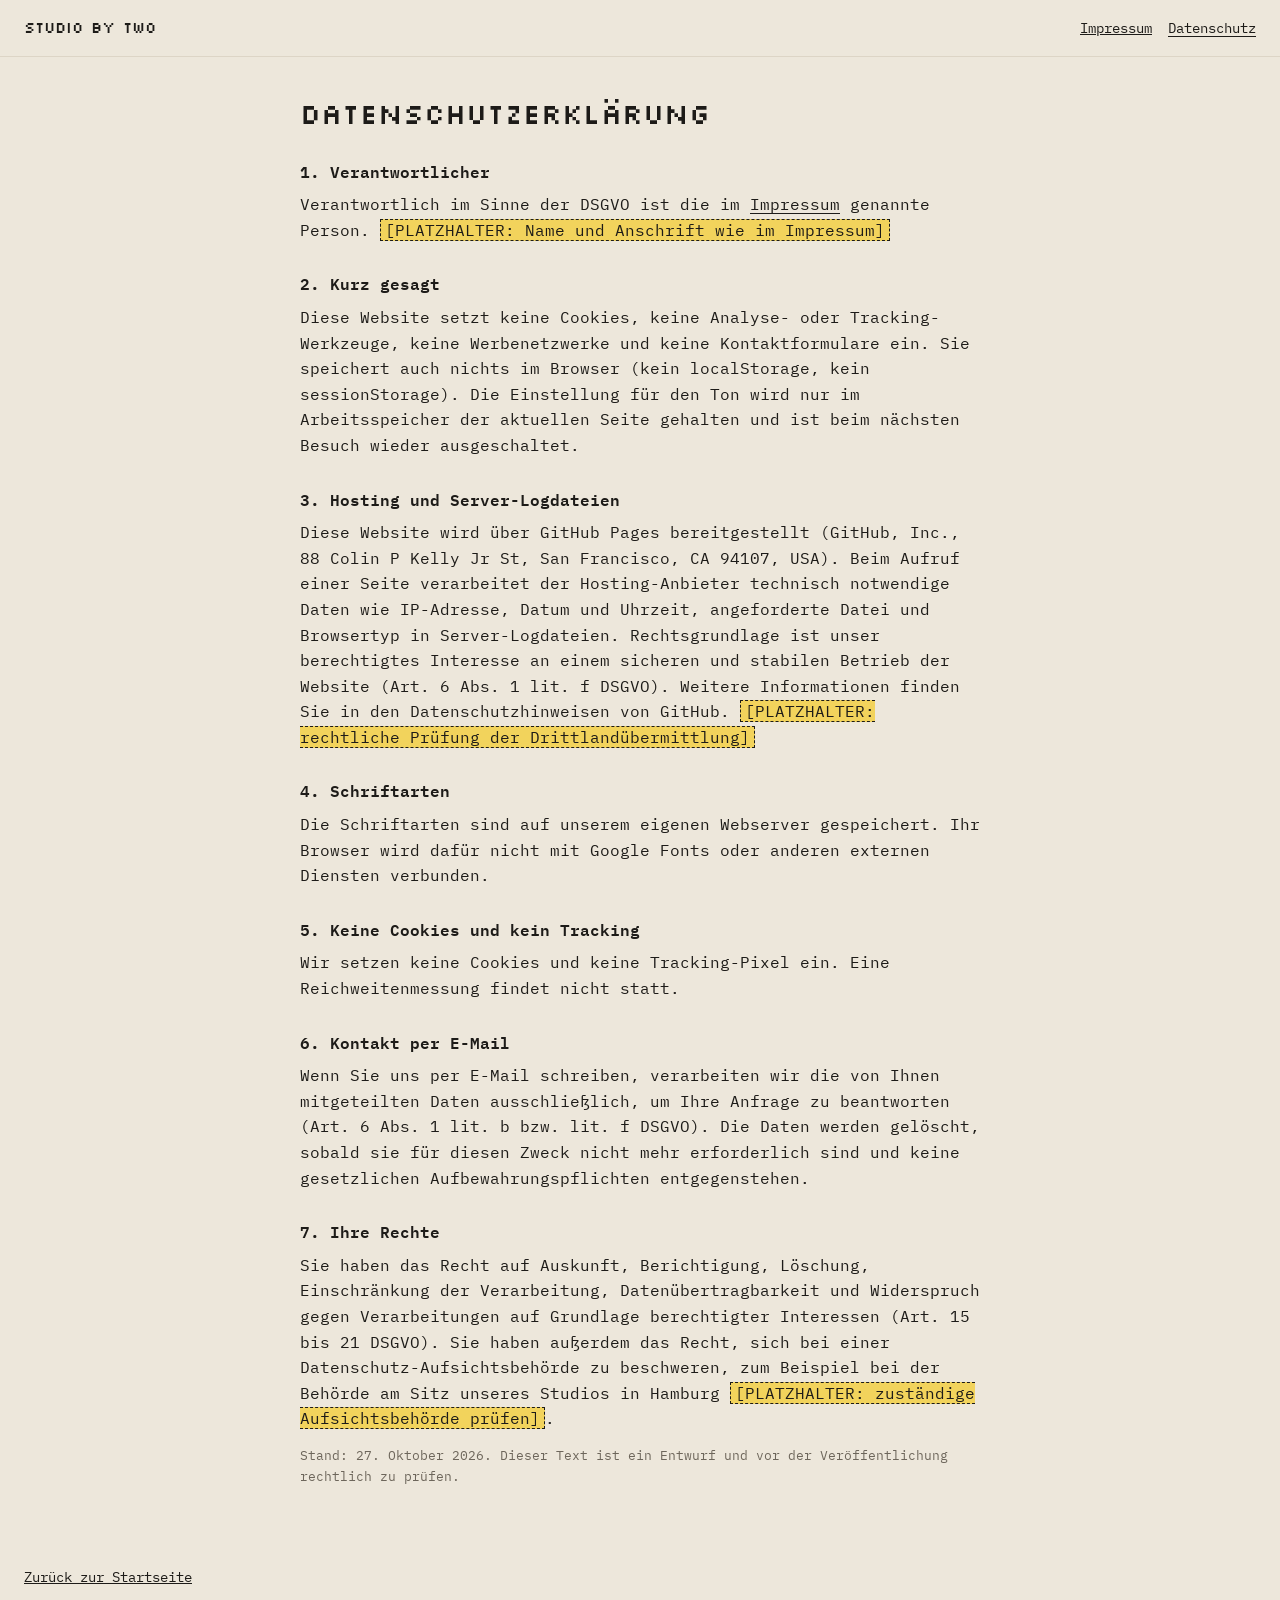
==== datenschutz/index.html @ 3358497c "Build Studio by Two portfolio: 3D studio desk, StudioOS, fallback, legal pages - Three.js r169 vendo" ====
<!doctype html>
<html lang="de">
<head>
  <meta charset="utf-8">
  <meta name="viewport" content="width=device-width, initial-scale=1">
  <title>Datenschutz | Studio by Two</title>
  <meta name="description" content="Datenschutzerklärung der Studio by Two. Keine Cookies, kein Tracking.">
  <meta name="robots" content="index, follow">
  <link rel="canonical" href="https://studiobytwo.github.io/datenschutz/">
  <meta property="og:type" content="website">
  <meta property="og:site_name" content="Studio by Two">
  <meta property="og:title" content="Datenschutz | Studio by Two">
  <meta property="og:description" content="Datenschutzerklärung der Studio by Two. Keine Cookies, kein Tracking.">
  <meta property="og:url" content="https://studiobytwo.github.io/datenschutz/">
  <meta property="og:image" content="https://studiobytwo.github.io/assets/og-image.webp">
  <meta name="twitter:card" content="summary_large_image">
  <meta name="theme-color" content="#1d1b18">
  <link rel="icon" href="/assets/favicon.svg" type="image/svg+xml">
  <link rel="stylesheet" href="/styles/base.css">
  <link rel="stylesheet" href="/styles/legal.css">
</head>
<body>
  <header class="legal-head">
    <a class="legal-brand" href="/">Studio by Two</a>
    <nav aria-label="Rechtliches">
      <a href="/impressum/">Impressum</a>
      <a href="/datenschutz/" aria-current="page">Datenschutz</a>
    </nav>
  </header>

  <main class="legal" id="main">
    <h1>Datenschutzerklärung</h1>

    <h2>1. Verantwortlicher</h2>
    <p>
      Verantwortlich im Sinne der DSGVO ist die im <a href="/impressum/">Impressum</a> genannte Person.
      <span class="ph">[PLATZHALTER: Name und Anschrift wie im Impressum]</span>
    </p>

    <h2>2. Kurz gesagt</h2>
    <p>
      Diese Website setzt keine Cookies, keine Analyse- oder Tracking-Werkzeuge, keine Werbenetzwerke
      und keine Kontaktformulare ein. Sie speichert auch nichts im Browser (kein localStorage, kein
      sessionStorage). Die Einstellung für den Ton wird nur im Arbeitsspeicher der aktuellen Seite gehalten
      und ist beim nächsten Besuch wieder ausgeschaltet.
    </p>

    <h2>3. Hosting und Server-Logdateien</h2>
    <p>
      Diese Website wird über GitHub Pages bereitgestellt (GitHub, Inc., 88 Colin P Kelly Jr St,
      San Francisco, CA 94107, USA). Beim Aufruf einer Seite verarbeitet der Hosting-Anbieter technisch
      notwendige Daten wie IP-Adresse, Datum und Uhrzeit, angeforderte Datei und Browsertyp in
      Server-Logdateien. Rechtsgrundlage ist unser berechtigtes Interesse an einem sicheren und stabilen
      Betrieb der Website (Art. 6 Abs. 1 lit. f DSGVO). Weitere Informationen finden Sie in den
      Datenschutzhinweisen von GitHub.
      <span class="ph">[PLATZHALTER: rechtliche Prüfung der Drittlandübermittlung]</span>
    </p>

    <h2>4. Schriftarten</h2>
    <p>
      Die Schriftarten sind auf unserem eigenen Webserver gespeichert. Ihr Browser wird dafür nicht mit
      Google Fonts oder anderen externen Diensten verbunden.
    </p>

    <h2>5. Keine Cookies und kein Tracking</h2>
    <p>
      Wir setzen keine Cookies und keine Tracking-Pixel ein. Eine Reichweitenmessung findet nicht statt.
    </p>

    <h2>6. Kontakt per E-Mail</h2>
    <p>
      Wenn Sie uns per E-Mail schreiben, verarbeiten wir die von Ihnen mitgeteilten Daten ausschließlich,
      um Ihre Anfrage zu beantworten (Art. 6 Abs. 1 lit. b bzw. lit. f DSGVO). Die Daten werden gelöscht,
      sobald sie für diesen Zweck nicht mehr erforderlich sind und keine gesetzlichen Aufbewahrungspflichten
      entgegenstehen.
    </p>

    <h2>7. Ihre Rechte</h2>
    <p>
      Sie haben das Recht auf Auskunft, Berichtigung, Löschung, Einschränkung der Verarbeitung,
      Datenübertragbarkeit und Widerspruch gegen Verarbeitungen auf Grundlage berechtigter Interessen
      (Art. 15 bis 21 DSGVO). Sie haben außerdem das Recht, sich bei einer Datenschutz-Aufsichtsbehörde
      zu beschweren, zum Beispiel bei der Behörde am Sitz unseres Studios in Hamburg
      <span class="ph">[PLATZHALTER: zuständige Aufsichtsbehörde prüfen]</span>.
    </p>

    <p class="legal-note">
      Stand: 27. Oktober 2026. Dieser Text ist ein Entwurf und vor der Veröffentlichung rechtlich zu prüfen.
    </p>
  </main>

  <footer class="legal-foot">
    <a href="/">Zurück zur Startseite</a>
  </footer>
</body>
</html>
---- styles/base.css ----
/* Shared tokens and fonts. Loaded by every page. Fonts are self-hosted (no CDN). */

@font-face {
  font-family: "IBM Plex Mono";
  src: url("/vendor/fonts/ibm-plex-mono-latin-400-normal.woff2") format("woff2");
  font-weight: 400;
  font-style: normal;
  font-display: swap;
}

@font-face {
  font-family: "IBM Plex Mono";
  src: url("/vendor/fonts/ibm-plex-mono-latin-600-normal.woff2") format("woff2");
  font-weight: 600;
  font-style: normal;
  font-display: swap;
}

@font-face {
  font-family: "Silkscreen";
  src: url("/vendor/fonts/silkscreen-latin-400-normal.woff2") format("woff2");
  font-weight: 400;
  font-style: normal;
  font-display: swap;
}

@font-face {
  font-family: "Silkscreen";
  src: url("/vendor/fonts/silkscreen-latin-700-normal.woff2") format("woff2");
  font-weight: 700;
  font-style: normal;
  font-display: swap;
}

:root {
  --ink: #1d1b18;
  --paper: #ede7db;
  --paper-deep: #ddd5c6;
  --muted: #6d665b;
  --lamp: #e8934a;
  --glow: #8fb3e6;
  --focus: #e8934a;
  --font-body: "IBM Plex Mono", ui-monospace, Menlo, Consolas, monospace;
  --font-pixel: "Silkscreen", "IBM Plex Mono", monospace;
}

@media (prefers-color-scheme: dark) {
  :root:not([data-theme="light"]) {
    --ink: #ece6da;
    --paper: #171614;
    --paper-deep: #242220;
    --muted: #a39b8d;
  }
}

:root[data-theme="dark"] {
  --ink: #ece6da;
  --paper: #171614;
  --paper-deep: #242220;
  --muted: #a39b8d;
}

*,
*::before,
*::after {
  box-sizing: border-box;
}

[hidden] {
  display: none !important;
}

html,
body {
  margin: 0;
  background: var(--paper);
  color: var(--ink);
  font-family: var(--font-body);
  font-size: 16px;
  line-height: 1.6;
  -webkit-font-smoothing: antialiased;
}

:focus-visible {
  outline: 2px solid var(--focus);
  outline-offset: 2px;
}

.visually-hidden {
  position: absolute !important;
  width: 1px;
  height: 1px;
  overflow: hidden;
  clip: rect(0 0 0 0);
  white-space: nowrap;
}

.ph {
  background: #f2d35c;
  color: #1d1b18;
  padding: 0 0.25em;
  border: 1px dashed #1d1b18;
}
---- styles/legal.css ----
/* Standalone legal pages (/impressum/, /datenschutz/). Plain, readable, no JS needed. */

html,
body {
  min-height: 100%;
}

body {
  display: flex;
  flex-direction: column;
  min-height: 100vh;
}

.legal-head {
  display: flex;
  flex-wrap: wrap;
  align-items: center;
  justify-content: space-between;
  gap: 12px;
  padding: 16px 24px;
  border-bottom: 1px solid var(--paper-deep);
}

.legal-brand {
  font-family: var(--font-pixel);
  font-size: 15px;
  color: var(--ink);
  text-decoration: none;
}

.legal-head nav {
  display: flex;
  gap: 16px;
  font-size: 14px;
}

.legal-head a {
  color: var(--ink);
}

.legal-head a[aria-current="page"] {
  text-decoration: underline;
  text-underline-offset: 3px;
}

.legal {
  flex: 1;
  width: min(68ch, calc(100% - 32px));
  margin: 0 auto;
  padding: 40px 0 48px;
}

.legal h1 {
  margin: 0 0 24px;
  font-family: var(--font-pixel);
  font-size: 28px;
  font-weight: 400;
  line-height: 1.2;
}

.legal h2 {
  margin: 28px 0 8px;
  font-size: 16px;
  font-weight: 600;
}

.legal p {
  margin: 0 0 14px;
}

.legal a {
  color: var(--ink);
  text-underline-offset: 3px;
}

.legal-note {
  margin-top: 32px;
  font-size: 13px;
  color: var(--muted);
}

.legal-foot {
  padding: 16px 24px 24px;
  font-size: 14px;
}

.legal-foot a {
  color: var(--ink);
}
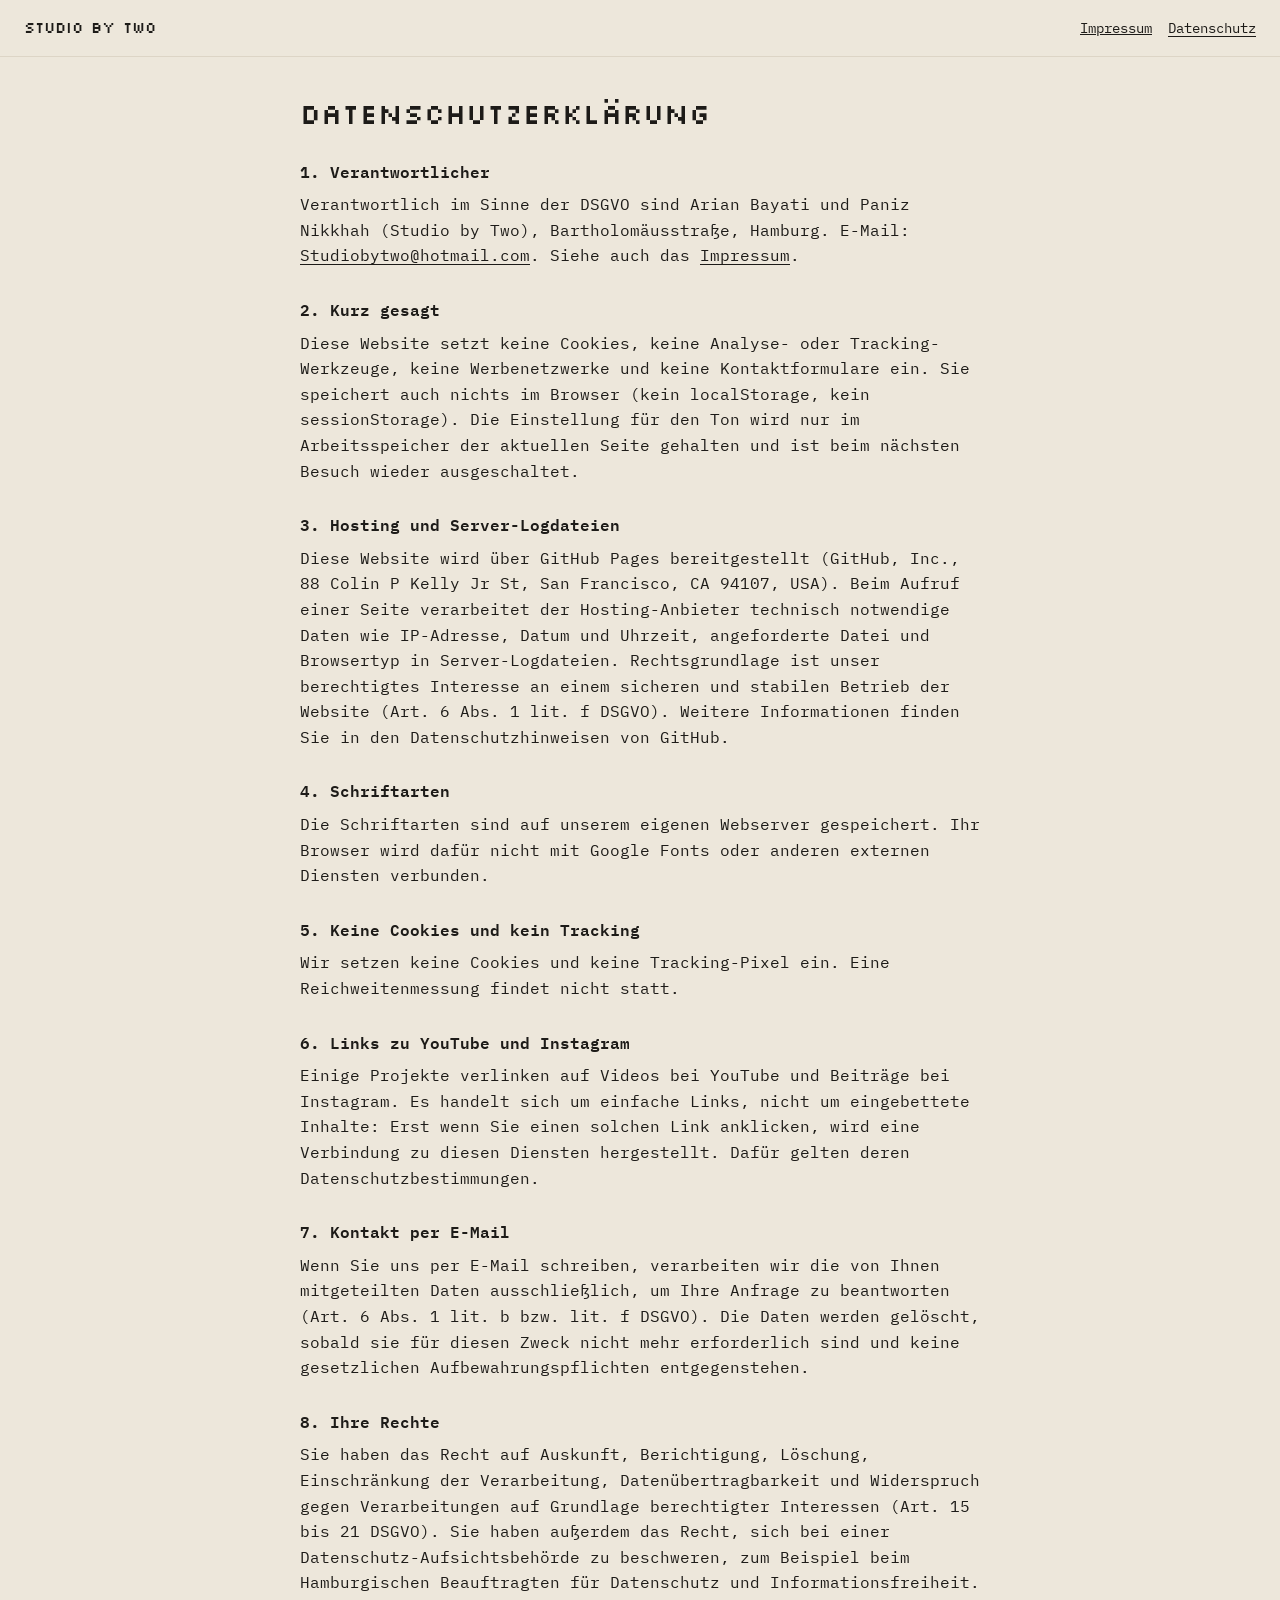
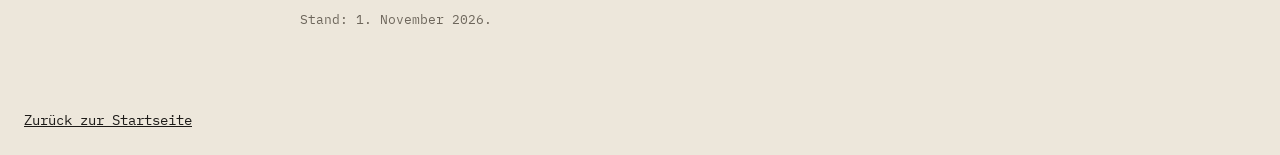
==== commit c3e0c2f2: "Corner Refusal to scale, banker's lamp, zoomable photo, Statista work - The Refusal now sits in a wa" ====
--- a/datenschutz/index.html
+++ b/datenschutz/index.html
@@ -33,8 +33,9 @@
 
     <h2>1. Verantwortlicher</h2>
     <p>
-      Verantwortlich im Sinne der DSGVO ist die im <a href="/impressum/">Impressum</a> genannte Person.
-      <span class="ph">[PLATZHALTER: Name und Anschrift wie im Impressum]</span>
+      Verantwortlich im Sinne der DSGVO sind Arian Bayati und Paniz Nikkhah (Studio by Two),
+      Bartholomäusstraße, Hamburg. E-Mail: <a href="mailto:Studiobytwo@hotmail.com">Studiobytwo@hotmail.com</a>.
+      Siehe auch das <a href="/impressum/">Impressum</a>.
     </p>
 
     <h2>2. Kurz gesagt</h2>
@@ -53,7 +54,6 @@
       Server-Logdateien. Rechtsgrundlage ist unser berechtigtes Interesse an einem sicheren und stabilen
       Betrieb der Website (Art. 6 Abs. 1 lit. f DSGVO). Weitere Informationen finden Sie in den
       Datenschutzhinweisen von GitHub.
-      <span class="ph">[PLATZHALTER: rechtliche Prüfung der Drittlandübermittlung]</span>
     </p>
 
     <h2>4. Schriftarten</h2>
@@ -67,7 +67,14 @@
       Wir setzen keine Cookies und keine Tracking-Pixel ein. Eine Reichweitenmessung findet nicht statt.
     </p>
 
-    <h2>6. Kontakt per E-Mail</h2>
+    <h2>6. Links zu YouTube und Instagram</h2>
+    <p>
+      Einige Projekte verlinken auf Videos bei YouTube und Beiträge bei Instagram. Es handelt sich um
+      einfache Links, nicht um eingebettete Inhalte: Erst wenn Sie einen solchen Link anklicken, wird eine
+      Verbindung zu diesen Diensten hergestellt. Dafür gelten deren Datenschutzbestimmungen.
+    </p>
+
+    <h2>7. Kontakt per E-Mail</h2>
     <p>
       Wenn Sie uns per E-Mail schreiben, verarbeiten wir die von Ihnen mitgeteilten Daten ausschließlich,
       um Ihre Anfrage zu beantworten (Art. 6 Abs. 1 lit. b bzw. lit. f DSGVO). Die Daten werden gelöscht,
@@ -75,18 +82,15 @@
       entgegenstehen.
     </p>
 
-    <h2>7. Ihre Rechte</h2>
+    <h2>8. Ihre Rechte</h2>
     <p>
       Sie haben das Recht auf Auskunft, Berichtigung, Löschung, Einschränkung der Verarbeitung,
       Datenübertragbarkeit und Widerspruch gegen Verarbeitungen auf Grundlage berechtigter Interessen
       (Art. 15 bis 21 DSGVO). Sie haben außerdem das Recht, sich bei einer Datenschutz-Aufsichtsbehörde
-      zu beschweren, zum Beispiel bei der Behörde am Sitz unseres Studios in Hamburg
-      <span class="ph">[PLATZHALTER: zuständige Aufsichtsbehörde prüfen]</span>.
+      zu beschweren, zum Beispiel beim Hamburgischen Beauftragten für Datenschutz und Informationsfreiheit.
     </p>
 
-    <p class="legal-note">
-      Stand: 27. Oktober 2026. Dieser Text ist ein Entwurf und vor der Veröffentlichung rechtlich zu prüfen.
-    </p>
+    <p class="legal-note">Stand: 1. November 2026.</p>
   </main>
 
   <footer class="legal-foot">
